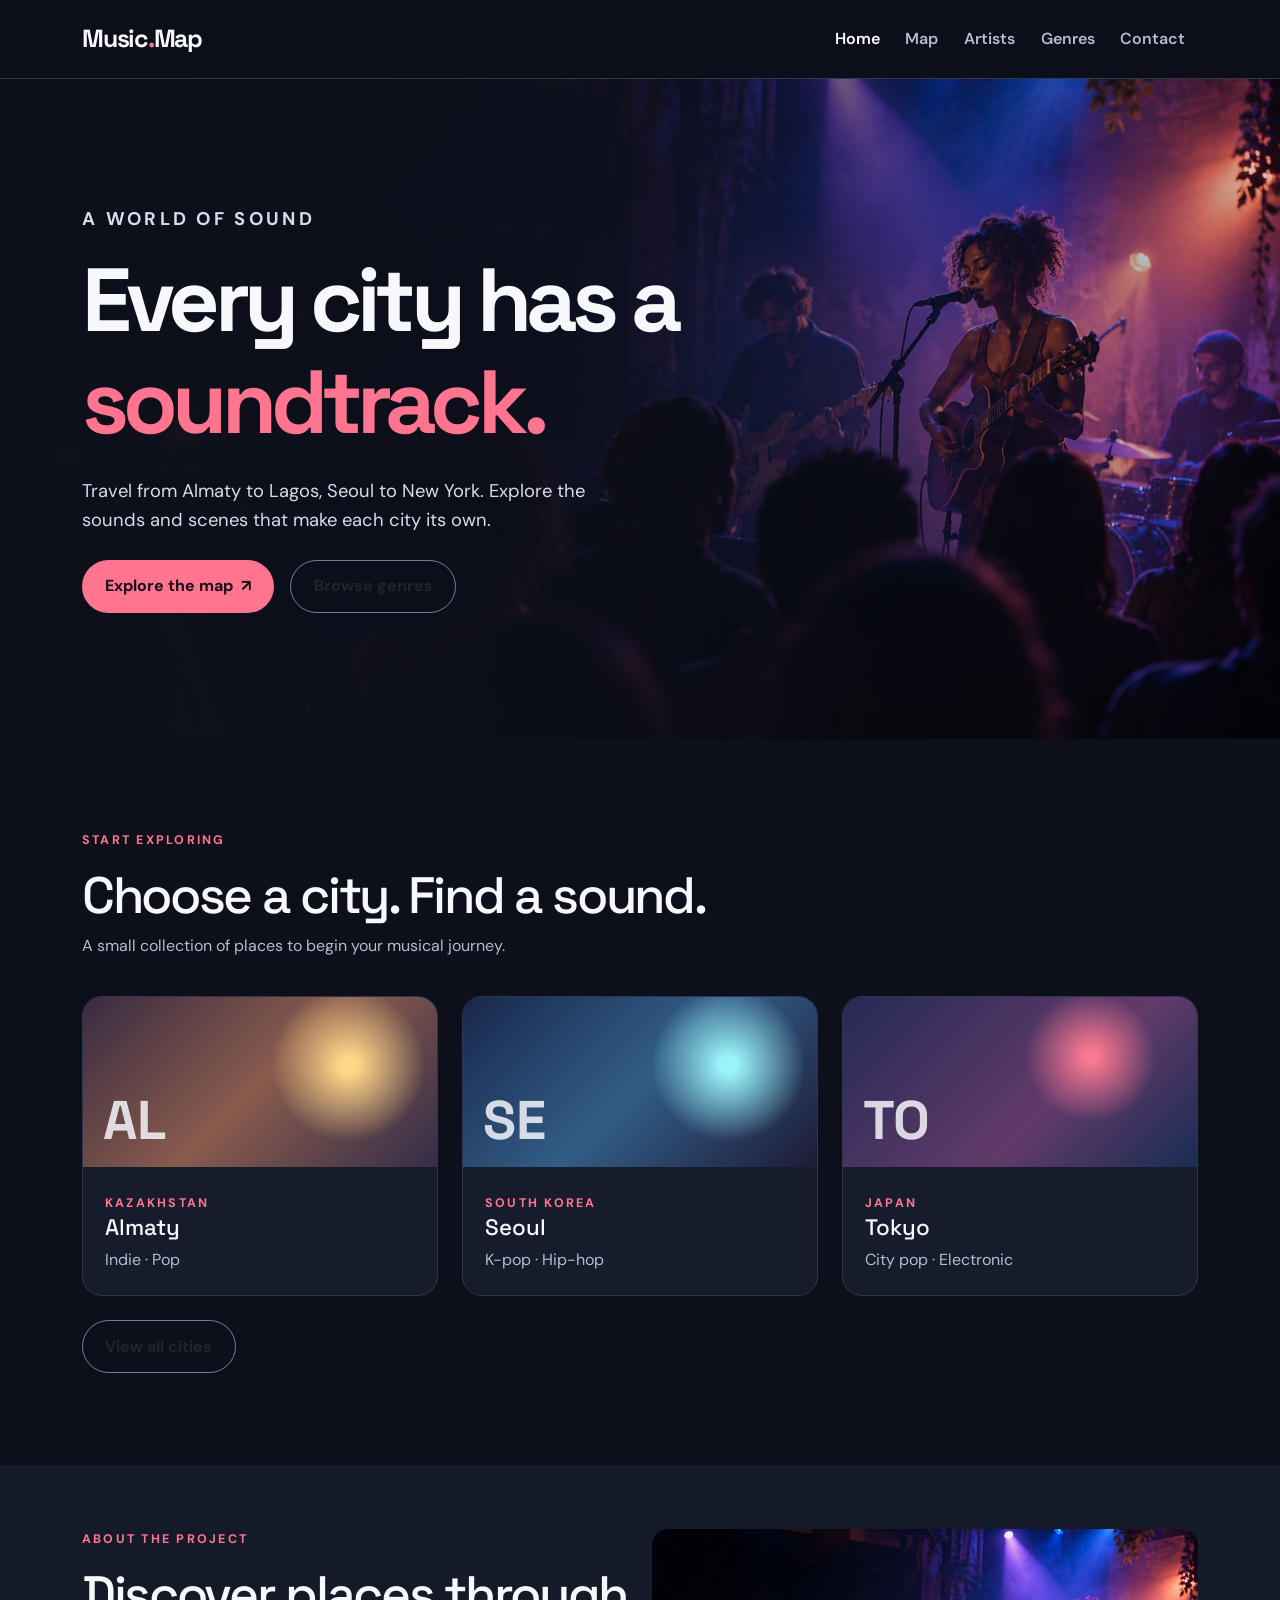
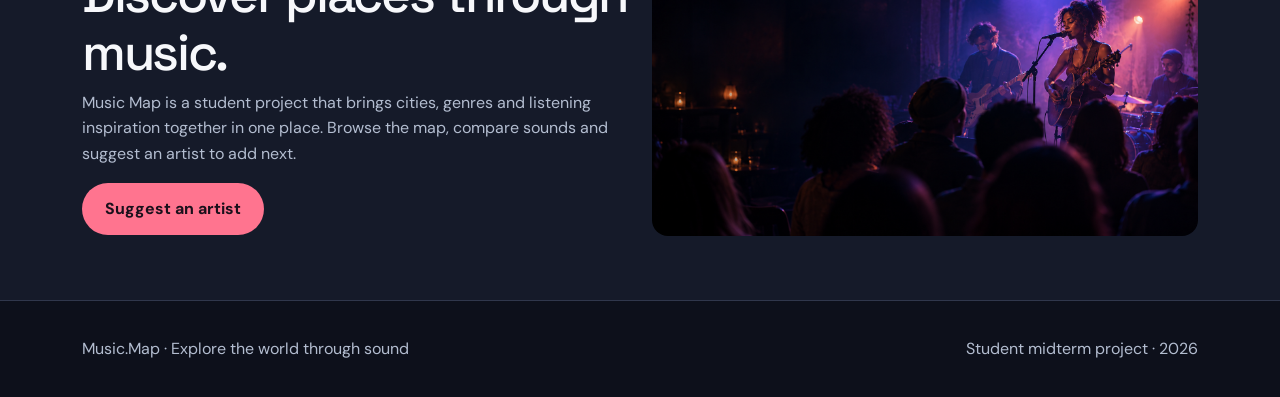
==== index.html @ 0a3b0112 "Start Music Map site" ====
<!doctype html>
<html lang="en">
<head>
  <meta charset="utf-8">
  <meta name="viewport" content="width=device-width, initial-scale=1">
  <meta name="description" content="Discover music from cities around the world.">
  <title>Home | Music Map</title>
  <link href="https://cdn.jsdelivr.net/npm/bootstrap@5.3.3/dist/css/bootstrap.min.css" rel="stylesheet">
  
  <link href="assets/style.css" rel="stylesheet">
</head>
<body>
  <a class="skip-link" href="#main">Skip to content</a>
  <header class="site-header">
    <nav class="navbar navbar-expand-lg" aria-label="Main navigation">
      <div class="container"><a class="brand" href="index.html">Music<span class="brand-dot">.</span>Map</a>
        <button class="navbar-toggler" type="button" data-bs-toggle="collapse" data-bs-target="#main-nav" aria-controls="main-nav" aria-expanded="false" aria-label="Toggle navigation"><span class="navbar-toggler-icon"></span></button>
        <div class="collapse navbar-collapse" id="main-nav"><ul class="navbar-nav ms-auto align-items-lg-center"><li class="nav-item"><a class="nav-link active" href="index.html" aria-current="page">Home</a></li><li class="nav-item"><a class="nav-link" href="map.html">Map</a></li><li class="nav-item"><a class="nav-link" href="artists.html">Artists</a></li><li class="nav-item"><a class="nav-link" href="genres.html">Genres</a></li><li class="nav-item"><a class="nav-link" href="contact.html">Contact</a></li></ul></div>
      </div>
    </nav>
  </header>
  <main id="main">
<section class="hero"><div class="container"><div class="row"><div class="col-lg-8"><p class="eyebrow mb-3">A world of sound</p><h1>Every city has a <span class="accent">soundtrack.</span></h1><p class="mt-4 mb-4">Travel from Almaty to Lagos, Seoul to New York. Explore the sounds and scenes that make each city its own.</p><div class="d-flex flex-wrap gap-3"><a class="btn button-primary" href="map.html">Explore the map <span aria-hidden="true">↗</span></a><a class="btn button-outline" href="genres.html">Browse genres</a></div></div></div></div></section>
<section class="section"><div class="container"><div class="section-heading"><p class="eyebrow">Start exploring</p><h2>Choose a city. Find a sound.</h2><p class="text-muted-custom">A small collection of places to begin your musical journey.</p></div><div id="featured-cities" class="row g-4"></div><div class="mt-4"><a class="btn button-outline" href="map.html">View all cities</a></div></div></section>
<section class="section-sm" style="background:#151a29"><div class="container"><div class="row g-4 align-items-center"><div class="col-lg-6"><p class="eyebrow">About the project</p><h2>Discover places through music.</h2><p class="text-muted-custom">Music Map is a student project that brings cities, genres and listening inspiration together in one place. Browse the map, compare sounds and suggest an artist to add next.</p><a href="contact.html" class="btn button-primary">Suggest an artist</a></div><div class="col-lg-6"><img class="img-fluid rounded-4" src="assets/live-music.png" alt="Audience enjoying a live performance under violet stage lights" loading="lazy"></div></div></div></section>
</main>
  <footer class="site-footer"><div class="container d-flex flex-column flex-md-row justify-content-between gap-3"><span>Music.Map · Explore the world through sound</span><span>Student midterm project · 2026</span></div></footer>
  <script src="https://cdn.jsdelivr.net/npm/bootstrap@5.3.3/dist/js/bootstrap.bundle.min.js"></script>
  <script src="assets/app.js"></script>
</body>
</html>
---- assets/style.css ----
@import url('https://fonts.googleapis.com/css2?family=DM+Sans:wght@400;500;600;700&family=Space+Grotesk:wght@400;500;600;700&display=swap');
:root{--bg:#0d101b;--panel:#171c2c;--line:#30374c;--text:#f7f8fb;--muted:#b3bdd0;--pink:#ff748f;--blue:#92a7ff}
*{box-sizing:border-box}html{scroll-behavior:smooth}body{margin:0;background:var(--bg);color:var(--text);font-family:'DM Sans',sans-serif;line-height:1.6}h1,h2,h3,h4,.brand{font-family:'Space Grotesk',sans-serif;line-height:1.13}h1{font-size:clamp(3rem,7vw,6.8rem);letter-spacing:-.065em;font-weight:700}h2{font-size:clamp(2rem,4vw,3.5rem);letter-spacing:-.045em}h3{font-size:1.4rem}a{color:inherit}a:hover{color:var(--pink)}.text-muted-custom{color:var(--muted)}.eyebrow{text-transform:uppercase;letter-spacing:.18em;color:var(--pink);font-size:.78rem;font-weight:700}.site-header{background:rgba(13,16,27,.95);border-bottom:1px solid var(--line);position:sticky;top:0;z-index:1000;backdrop-filter:blur(12px)}.navbar{min-height:78px}.brand{font-size:1.55rem;font-weight:700;letter-spacing:-.05em;text-decoration:none}.brand-dot{color:var(--pink)}.navbar-nav .nav-link{color:var(--muted);font-weight:600;padding:.5rem .8rem!important}.navbar-nav .nav-link:hover,.navbar-nav .nav-link.active{color:#fff}.navbar-toggler{border-color:var(--line);color:#fff}.navbar-toggler-icon{filter:invert(1)}.button-primary{display:inline-flex;align-items:center;justify-content:center;gap:.5rem;background:var(--pink);color:#1a101b;border:0;border-radius:100px;padding:.9rem 1.45rem;font-weight:700;text-decoration:none}.button-primary:hover{background:#ff9bad;color:#1a101b}.button-outline{display:inline-flex;align-items:center;justify-content:center;border:1px solid #71809f;border-radius:100px;padding:.85rem 1.4rem;text-decoration:none;font-weight:700}.button-outline:hover{border-color:var(--pink)}.hero{position:relative;min-height:660px;display:flex;align-items:center;overflow:hidden}.hero:before{content:'';position:absolute;inset:0;background:linear-gradient(90deg,#0d101b 3%,rgba(13,16,27,.9) 37%,rgba(13,16,27,.15) 100%),url('live-music.png') center/cover}.hero .container{position:relative;z-index:1}.hero p{max-width:560px;color:#d7dce9;font-size:1.15rem}.hero h1{max-width:740px}.accent{color:var(--pink)}.section{padding:92px 0}.section-sm{padding:64px 0}.section-heading{max-width:720px;margin-bottom:38px}.panel{background:var(--panel);border:1px solid var(--line);border-radius:20px;padding:28px;height:100%}.panel p:last-child{margin-bottom:0}.city-card{display:block;text-decoration:none;background:var(--panel);border:1px solid var(--line);border-radius:20px;overflow:hidden;height:100%;transition:transform .2s,border-color .2s}.city-card:hover{transform:translateY(-5px);border-color:var(--pink);color:#fff}.city-art{height:170px;background:radial-gradient(circle at 70% 35%,#fa7992 0 2%,transparent 24%),linear-gradient(135deg,#242a55,#623a6a 60%,#182c53);display:flex;align-items:end;padding:20px}.city-art span{font-size:3.4rem;line-height:1;font-family:'Space Grotesk';font-weight:700;opacity:.84}.city-card .card-copy{padding:22px}.city-card h3{margin-bottom:7px}.city-card p{color:var(--muted);margin:0}.city-card[data-color='blue'] .city-art{background:radial-gradient(circle at 75% 40%,#9af3fb 0 3%,transparent 27%),linear-gradient(135deg,#18274b,#325d86,#1d1b38)}.city-card[data-color='gold'] .city-art{background:radial-gradient(circle at 75% 40%,#ffd688 0 3%,transparent 27%),linear-gradient(135deg,#392b41,#895b4d,#342d48)}.city-card[data-color='green'] .city-art{background:radial-gradient(circle at 75% 40%,#8be6c7 0 3%,transparent 27%),linear-gradient(135deg,#1d3e46,#456f60,#252d4d)}.page-hero{padding:86px 0 44px}.page-hero h1{font-size:clamp(3rem,6vw,5rem)}.page-hero p{max-width:690px;color:var(--muted);font-size:1.1rem}.map-wrap{height:570px;border:1px solid var(--line);border-radius:22px;overflow:hidden;background:#20283e}.leaflet-container{background:#20283e}.leaflet-popup-content-wrapper,.leaflet-popup-tip{background:#171c2c;color:#fff}.leaflet-popup-content a{color:#ff9aad}.filter-bar{display:flex;gap:10px;flex-wrap:wrap;margin-bottom:24px}.filter-button{border:1px solid var(--line);color:var(--text);background:var(--panel);padding:8px 16px;border-radius:100px}.filter-button.active,.filter-button:hover{background:var(--pink);border-color:var(--pink);color:#17101a}.genre-pill{display:inline-block;border:1px solid #59627d;padding:5px 10px;border-radius:100px;color:#d7dff2;font-size:.82rem}.table{--bs-table-bg:transparent;--bs-table-color:#e8ecf5;--bs-table-border-color:var(--line)}.table thead th{color:var(--pink);font-weight:700}.table-responsive{border:1px solid var(--line);border-radius:18px;padding:8px 20px}.form-control,.form-select{background:#121726;border:1px solid #4e5870;color:#fff;padding:.85rem 1rem}.form-control:focus,.form-select:focus{background:#121726;color:#fff;border-color:var(--pink);box-shadow:0 0 0 .25rem rgba(255,116,143,.15)}.form-control::placeholder{color:#929db3}.form-label{font-weight:700}.form-text{color:var(--muted)}.site-footer{border-top:1px solid var(--line);padding:35px 0;color:var(--muted)}.site-footer a{color:#fff;text-decoration:none}.site-footer a:hover{color:var(--pink)}.number{font-family:'Space Grotesk';font-size:2.3rem;color:var(--pink);font-weight:700}.skip-link{position:absolute;left:-999px;top:8px;background:#fff;color:#000;padding:8px;z-index:2000}.skip-link:focus{left:8px}.leaflet-control-attribution{font-size:9px!important}@media(max-width:991px){.hero{min-height:590px}.hero:before{background:linear-gradient(90deg,rgba(13,16,27,.95),rgba(13,16,27,.45)),url('live-music.png') center/cover}.navbar-collapse{padding-bottom:16px}.section{padding:70px 0}}@media(max-width:575px){.hero{min-height:620px}.hero h1{font-size:3.5rem}.hero p{font-size:1rem}.section{padding:54px 0}.page-hero{padding:58px 0 30px}.panel{padding:22px}.map-wrap{height:300px}.table-responsive{padding:4px 10px}}
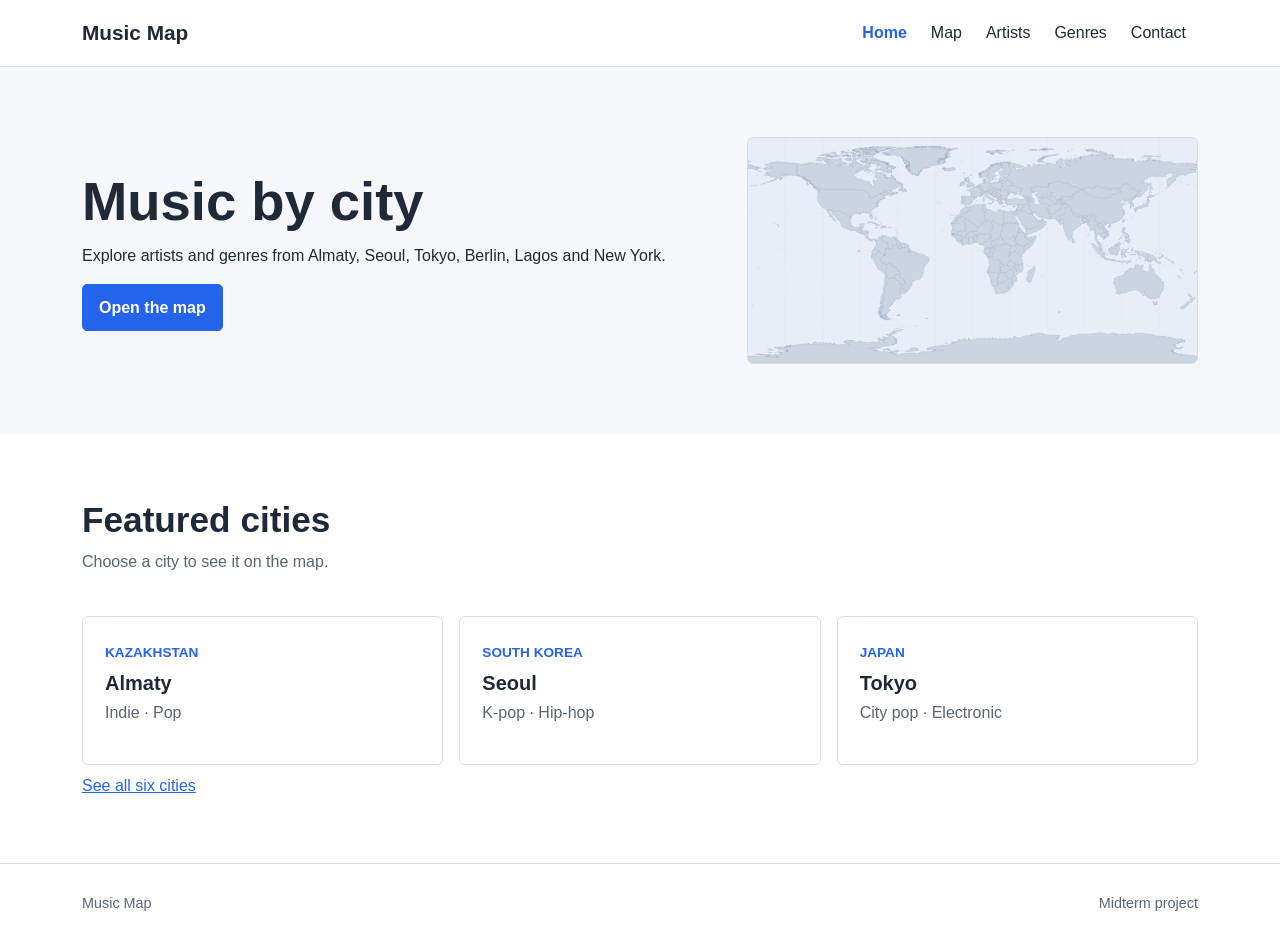
==== commit 881a0567: "Simplify site design" ====
--- a/index.html
+++ b/index.html
@@ -13,18 +13,17 @@
   <a class="skip-link" href="#main">Skip to content</a>
   <header class="site-header">
     <nav class="navbar navbar-expand-lg" aria-label="Main navigation">
-      <div class="container"><a class="brand" href="index.html">Music<span class="brand-dot">.</span>Map</a>
+      <div class="container"><a class="brand" href="index.html">Music<span class="brand-dot"> </span>Map</a>
         <button class="navbar-toggler" type="button" data-bs-toggle="collapse" data-bs-target="#main-nav" aria-controls="main-nav" aria-expanded="false" aria-label="Toggle navigation"><span class="navbar-toggler-icon"></span></button>
         <div class="collapse navbar-collapse" id="main-nav"><ul class="navbar-nav ms-auto align-items-lg-center"><li class="nav-item"><a class="nav-link active" href="index.html" aria-current="page">Home</a></li><li class="nav-item"><a class="nav-link" href="map.html">Map</a></li><li class="nav-item"><a class="nav-link" href="artists.html">Artists</a></li><li class="nav-item"><a class="nav-link" href="genres.html">Genres</a></li><li class="nav-item"><a class="nav-link" href="contact.html">Contact</a></li></ul></div>
       </div>
     </nav>
   </header>
   <main id="main">
-<section class="hero"><div class="container"><div class="row"><div class="col-lg-8"><p class="eyebrow mb-3">A world of sound</p><h1>Every city has a <span class="accent">soundtrack.</span></h1><p class="mt-4 mb-4">Travel from Almaty to Lagos, Seoul to New York. Explore the sounds and scenes that make each city its own.</p><div class="d-flex flex-wrap gap-3"><a class="btn button-primary" href="map.html">Explore the map <span aria-hidden="true">↗</span></a><a class="btn button-outline" href="genres.html">Browse genres</a></div></div></div></div></section>
-<section class="section"><div class="container"><div class="section-heading"><p class="eyebrow">Start exploring</p><h2>Choose a city. Find a sound.</h2><p class="text-muted-custom">A small collection of places to begin your musical journey.</p></div><div id="featured-cities" class="row g-4"></div><div class="mt-4"><a class="btn button-outline" href="map.html">View all cities</a></div></div></section>
-<section class="section-sm" style="background:#151a29"><div class="container"><div class="row g-4 align-items-center"><div class="col-lg-6"><p class="eyebrow">About the project</p><h2>Discover places through music.</h2><p class="text-muted-custom">Music Map is a student project that brings cities, genres and listening inspiration together in one place. Browse the map, compare sounds and suggest an artist to add next.</p><a href="contact.html" class="btn button-primary">Suggest an artist</a></div><div class="col-lg-6"><img class="img-fluid rounded-4" src="assets/live-music.png" alt="Audience enjoying a live performance under violet stage lights" loading="lazy"></div></div></div></section>
+<section class="hero"><div class="container"><div class="row align-items-center g-4"><div class="col-lg-7"><h1>Music by city</h1><p>Explore artists and genres from Almaty, Seoul, Tokyo, Berlin, Lagos and New York.</p><a class="btn button-primary" href="map.html">Open the map</a></div><div class="col-lg-5"><img class="hero-map" src="assets/world-map.svg" alt="Map of the world" width="720" height="360"></div></div></div></section>
+<section class="section"><div class="container"><div class="section-heading"><h2>Featured cities</h2><p class="text-muted-custom">Choose a city to see it on the map.</p></div><div id="featured-cities" class="row g-3"></div><p class="mt-4 mb-0"><a href="map.html">See all six cities</a></p></div></section>
 </main>
-  <footer class="site-footer"><div class="container d-flex flex-column flex-md-row justify-content-between gap-3"><span>Music.Map · Explore the world through sound</span><span>Student midterm project · 2026</span></div></footer>
+  <footer class="site-footer"><div class="container d-flex flex-column flex-md-row justify-content-between gap-3"><span>Music Map</span><span>Midterm project</span></div></footer>
   <script src="https://cdn.jsdelivr.net/npm/bootstrap@5.3.3/dist/js/bootstrap.bundle.min.js"></script>
   <script src="assets/app.js"></script>
 </body>
--- a/assets/style.css
+++ b/assets/style.css
@@ -1,3 +1,60 @@
-@import url('https://fonts.googleapis.com/css2?family=DM+Sans:wght@400;500;600;700&family=Space+Grotesk:wght@400;500;600;700&display=swap');
-:root{--bg:#0d101b;--panel:#171c2c;--line:#30374c;--text:#f7f8fb;--muted:#b3bdd0;--pink:#ff748f;--blue:#92a7ff}
-*{box-sizing:border-box}html{scroll-behavior:smooth}body{margin:0;background:var(--bg);color:var(--text);font-family:'DM Sans',sans-serif;line-height:1.6}h1,h2,h3,h4,.brand{font-family:'Space Grotesk',sans-serif;line-height:1.13}h1{font-size:clamp(3rem,7vw,6.8rem);letter-spacing:-.065em;font-weight:700}h2{font-size:clamp(2rem,4vw,3.5rem);letter-spacing:-.045em}h3{font-size:1.4rem}a{color:inherit}a:hover{color:var(--pink)}.text-muted-custom{color:var(--muted)}.eyebrow{text-transform:uppercase;letter-spacing:.18em;color:var(--pink);font-size:.78rem;font-weight:700}.site-header{background:rgba(13,16,27,.95);border-bottom:1px solid var(--line);position:sticky;top:0;z-index:1000;backdrop-filter:blur(12px)}.navbar{min-height:78px}.brand{font-size:1.55rem;font-weight:700;letter-spacing:-.05em;text-decoration:none}.brand-dot{color:var(--pink)}.navbar-nav .nav-link{color:var(--muted);font-weight:600;padding:.5rem .8rem!important}.navbar-nav .nav-link:hover,.navbar-nav .nav-link.active{color:#fff}.navbar-toggler{border-color:var(--line);color:#fff}.navbar-toggler-icon{filter:invert(1)}.button-primary{display:inline-flex;align-items:center;justify-content:center;gap:.5rem;background:var(--pink);color:#1a101b;border:0;border-radius:100px;padding:.9rem 1.45rem;font-weight:700;text-decoration:none}.button-primary:hover{background:#ff9bad;color:#1a101b}.button-outline{display:inline-flex;align-items:center;justify-content:center;border:1px solid #71809f;border-radius:100px;padding:.85rem 1.4rem;text-decoration:none;font-weight:700}.button-outline:hover{border-color:var(--pink)}.hero{position:relative;min-height:660px;display:flex;align-items:center;overflow:hidden}.hero:before{content:'';position:absolute;inset:0;background:linear-gradient(90deg,#0d101b 3%,rgba(13,16,27,.9) 37%,rgba(13,16,27,.15) 100%),url('live-music.png') center/cover}.hero .container{position:relative;z-index:1}.hero p{max-width:560px;color:#d7dce9;font-size:1.15rem}.hero h1{max-width:740px}.accent{color:var(--pink)}.section{padding:92px 0}.section-sm{padding:64px 0}.section-heading{max-width:720px;margin-bottom:38px}.panel{background:var(--panel);border:1px solid var(--line);border-radius:20px;padding:28px;height:100%}.panel p:last-child{margin-bottom:0}.city-card{display:block;text-decoration:none;background:var(--panel);border:1px solid var(--line);border-radius:20px;overflow:hidden;height:100%;transition:transform .2s,border-color .2s}.city-card:hover{transform:translateY(-5px);border-color:var(--pink);color:#fff}.city-art{height:170px;background:radial-gradient(circle at 70% 35%,#fa7992 0 2%,transparent 24%),linear-gradient(135deg,#242a55,#623a6a 60%,#182c53);display:flex;align-items:end;padding:20px}.city-art span{font-size:3.4rem;line-height:1;font-family:'Space Grotesk';font-weight:700;opacity:.84}.city-card .card-copy{padding:22px}.city-card h3{margin-bottom:7px}.city-card p{color:var(--muted);margin:0}.city-card[data-color='blue'] .city-art{background:radial-gradient(circle at 75% 40%,#9af3fb 0 3%,transparent 27%),linear-gradient(135deg,#18274b,#325d86,#1d1b38)}.city-card[data-color='gold'] .city-art{background:radial-gradient(circle at 75% 40%,#ffd688 0 3%,transparent 27%),linear-gradient(135deg,#392b41,#895b4d,#342d48)}.city-card[data-color='green'] .city-art{background:radial-gradient(circle at 75% 40%,#8be6c7 0 3%,transparent 27%),linear-gradient(135deg,#1d3e46,#456f60,#252d4d)}.page-hero{padding:86px 0 44px}.page-hero h1{font-size:clamp(3rem,6vw,5rem)}.page-hero p{max-width:690px;color:var(--muted);font-size:1.1rem}.map-wrap{height:570px;border:1px solid var(--line);border-radius:22px;overflow:hidden;background:#20283e}.leaflet-container{background:#20283e}.leaflet-popup-content-wrapper,.leaflet-popup-tip{background:#171c2c;color:#fff}.leaflet-popup-content a{color:#ff9aad}.filter-bar{display:flex;gap:10px;flex-wrap:wrap;margin-bottom:24px}.filter-button{border:1px solid var(--line);color:var(--text);background:var(--panel);padding:8px 16px;border-radius:100px}.filter-button.active,.filter-button:hover{background:var(--pink);border-color:var(--pink);color:#17101a}.genre-pill{display:inline-block;border:1px solid #59627d;padding:5px 10px;border-radius:100px;color:#d7dff2;font-size:.82rem}.table{--bs-table-bg:transparent;--bs-table-color:#e8ecf5;--bs-table-border-color:var(--line)}.table thead th{color:var(--pink);font-weight:700}.table-responsive{border:1px solid var(--line);border-radius:18px;padding:8px 20px}.form-control,.form-select{background:#121726;border:1px solid #4e5870;color:#fff;padding:.85rem 1rem}.form-control:focus,.form-select:focus{background:#121726;color:#fff;border-color:var(--pink);box-shadow:0 0 0 .25rem rgba(255,116,143,.15)}.form-control::placeholder{color:#929db3}.form-label{font-weight:700}.form-text{color:var(--muted)}.site-footer{border-top:1px solid var(--line);padding:35px 0;color:var(--muted)}.site-footer a{color:#fff;text-decoration:none}.site-footer a:hover{color:var(--pink)}.number{font-family:'Space Grotesk';font-size:2.3rem;color:var(--pink);font-weight:700}.skip-link{position:absolute;left:-999px;top:8px;background:#fff;color:#000;padding:8px;z-index:2000}.skip-link:focus{left:8px}.leaflet-control-attribution{font-size:9px!important}@media(max-width:991px){.hero{min-height:590px}.hero:before{background:linear-gradient(90deg,rgba(13,16,27,.95),rgba(13,16,27,.45)),url('live-music.png') center/cover}.navbar-collapse{padding-bottom:16px}.section{padding:70px 0}}@media(max-width:575px){.hero{min-height:620px}.hero h1{font-size:3.5rem}.hero p{font-size:1rem}.section{padding:54px 0}.page-hero{padding:58px 0 30px}.panel{padding:22px}.map-wrap{height:300px}.table-responsive{padding:4px 10px}}
+:root { --text:#1f2937; --muted:#5b6472; --blue:#2563eb; --line:#d8dee8; --light:#f5f7fb; }
+* { box-sizing:border-box; }
+body { margin:0; color:var(--text); background:#fff; font:16px/1.6 Arial, Helvetica, sans-serif; }
+h1,h2,h3 { line-height:1.2; font-weight:700; }
+h1 { font-size:clamp(2.2rem,5vw,3.4rem); }
+h2 { font-size:clamp(1.6rem,3vw,2.2rem); }
+h3 { font-size:1.25rem; }
+a { color:var(--blue); }
+a:hover { color:#174bb7; }
+.text-muted-custom { color:var(--muted); }
+.eyebrow { margin-bottom:.5rem; color:var(--blue); font-size:.85rem; font-weight:700; text-transform:uppercase; }
+.site-header { position:sticky; top:0; z-index:1000; background:#fff; border-bottom:1px solid var(--line); }
+.navbar { min-height:66px; }
+.brand { color:var(--text); font-size:1.3rem; font-weight:700; text-decoration:none; }
+.brand-dot { color:var(--blue); }
+.navbar-nav .nav-link { color:var(--text); padding:.5rem .75rem!important; }
+.navbar-nav .nav-link.active { color:var(--blue); font-weight:700; }
+.navbar-nav .nav-link:hover { color:var(--blue); }
+.navbar-toggler { border-color:var(--line); }
+.button-primary,.button-outline { display:inline-block; padding:.65rem 1rem; border-radius:5px; font-weight:600; text-decoration:none; }
+.button-primary { background:var(--blue); border:1px solid var(--blue); color:#fff; }
+.button-primary:hover { background:#174bb7; color:#fff; }
+.button-outline { background:#fff; border:1px solid var(--blue); color:var(--blue); }
+.button-outline:hover { background:#eff5ff; }
+.hero { padding:70px 0; background:var(--light); }
+.hero p { max-width:590px; }
+.hero-map { display:block; width:100%; border:1px solid var(--line); border-radius:6px; background:#e8eef7; height:auto; }
+.section { padding:65px 0; }
+.section-sm { padding:55px 0; }
+.section-heading { max-width:700px; margin-bottom:26px; }
+.page-hero { padding:55px 0 30px; }
+.page-hero p { max-width:700px; color:var(--muted); }
+.panel,.city-card { display:block; height:100%; padding:22px; border:1px solid var(--line); border-radius:6px; background:#fff; }
+.city-card { color:var(--text); text-decoration:none; }
+.city-card:hover { color:var(--text); border-color:var(--blue); }
+.city-card h3 { margin:.35rem 0; }
+.city-card p,.panel p { color:var(--muted); }
+.city-card p:last-child,.panel p:last-child { margin-bottom:0; }
+.city-art { display:none; }
+.map-wrap { height:500px; overflow:hidden; border:1px solid var(--line); border-radius:6px; background:#e8eef7; }
+.leaflet-container { background:#e8eef7; }
+.leaflet-control-attribution { font-size:9px!important; }
+.filter-bar { display:flex; flex-wrap:wrap; gap:8px; margin-bottom:24px; }
+.filter-button { padding:6px 13px; border:1px solid var(--line); border-radius:5px; background:#fff; color:var(--text); }
+.filter-button.active,.filter-button:hover { border-color:var(--blue); background:var(--blue); color:#fff; }
+.artist-column[hidden] { display:none!important; }
+.genre-pill { display:inline-block; padding:2px 8px; border:1px solid var(--line); border-radius:4px; font-size:.85rem; }
+.table { --bs-table-color:var(--text); --bs-table-border-color:var(--line); }
+.table-responsive { border:1px solid var(--line); border-radius:6px; padding:8px 15px; }
+.form-control { padding:.65rem .75rem; }
+.form-label { font-weight:600; }
+.site-footer { padding:28px 0; border-top:1px solid var(--line); color:var(--muted); font-size:.9rem; }
+.skip-link { position:absolute; left:-999px; top:8px; padding:8px; background:#fff; z-index:2000; }
+.skip-link:focus { left:8px; }
+@media (max-width:991px) { .hero { padding:55px 0; } .section { padding:55px 0; } }
+@media (max-width:575px) { .hero,.section,.section-sm { padding:40px 0; } .page-hero { padding:40px 0 25px; } .map-wrap { height:300px; } .panel,.city-card { padding:18px; } }
+
+#featured-cities,#city-list { display:grid; grid-template-columns:repeat(3,minmax(0,1fr)); gap:1rem; margin:0; }
+@media (max-width:991px) { #featured-cities,#city-list { grid-template-columns:repeat(2,minmax(0,1fr)); } }
+@media (max-width:575px) { #featured-cities,#city-list { grid-template-columns:1fr; } }
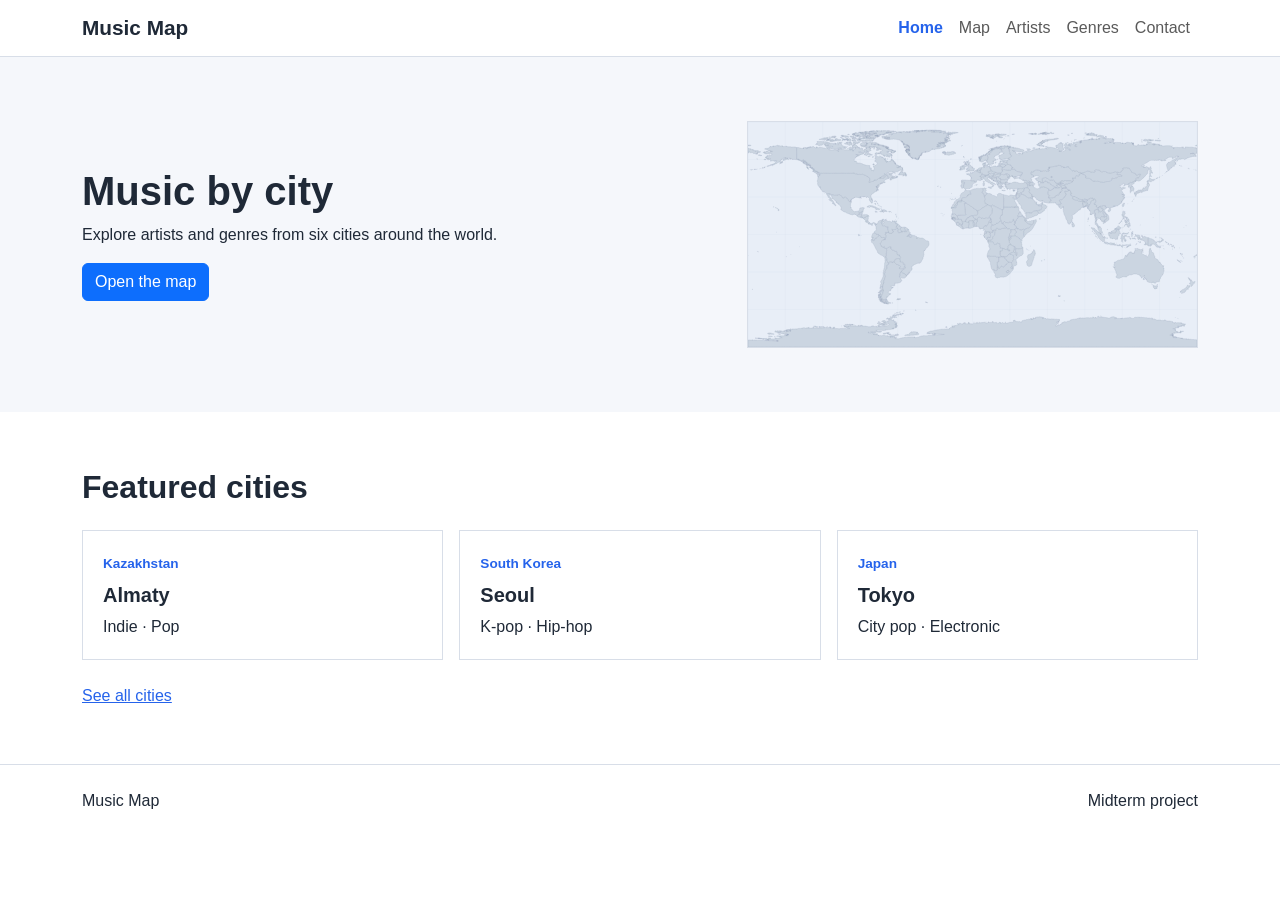
==== commit d99f6ba8: "bug fixes" ====
--- a/index.html
+++ b/index.html
@@ -1,30 +1,104 @@
 <!doctype html>
 <html lang="en">
-<head>
-  <meta charset="utf-8">
-  <meta name="viewport" content="width=device-width, initial-scale=1">
-  <meta name="description" content="Discover music from cities around the world.">
-  <title>Home | Music Map</title>
-  <link href="https://cdn.jsdelivr.net/npm/bootstrap@5.3.3/dist/css/bootstrap.min.css" rel="stylesheet">
-  
-  <link href="assets/style.css" rel="stylesheet">
-</head>
-<body>
-  <a class="skip-link" href="#main">Skip to content</a>
-  <header class="site-header">
-    <nav class="navbar navbar-expand-lg" aria-label="Main navigation">
-      <div class="container"><a class="brand" href="index.html">Music<span class="brand-dot"> </span>Map</a>
-        <button class="navbar-toggler" type="button" data-bs-toggle="collapse" data-bs-target="#main-nav" aria-controls="main-nav" aria-expanded="false" aria-label="Toggle navigation"><span class="navbar-toggler-icon"></span></button>
-        <div class="collapse navbar-collapse" id="main-nav"><ul class="navbar-nav ms-auto align-items-lg-center"><li class="nav-item"><a class="nav-link active" href="index.html" aria-current="page">Home</a></li><li class="nav-item"><a class="nav-link" href="map.html">Map</a></li><li class="nav-item"><a class="nav-link" href="artists.html">Artists</a></li><li class="nav-item"><a class="nav-link" href="genres.html">Genres</a></li><li class="nav-item"><a class="nav-link" href="contact.html">Contact</a></li></ul></div>
+  <head>
+    <meta charset="utf-8" />
+    <meta name="viewport" content="width=device-width, initial-scale=1" />
+    <meta name="description" content="Discover music from cities around the world." />
+    <title>Home | Music Map</title>
+    <link href="assets/vendor/bootstrap/bootstrap.min.css" rel="stylesheet" />
+
+    <link href="assets/style.css?v=4" rel="stylesheet" />
+  </head>
+  <body>
+    <a class="skip-link" href="#main">Skip to content</a>
+    <header class="site-header">
+      <nav class="navbar navbar-expand-lg" aria-label="Main navigation">
+        <div class="container">
+          <a class="brand" href="index.html">Music Map</a>
+          <button
+            class="navbar-toggler"
+            type="button"
+            data-bs-toggle="collapse"
+            data-bs-target="#main-nav"
+            aria-controls="main-nav"
+            aria-expanded="false"
+            aria-label="Toggle navigation"
+          >
+            <span class="navbar-toggler-icon"></span>
+          </button>
+          <div class="collapse navbar-collapse" id="main-nav">
+            <ul class="navbar-nav ms-auto align-items-lg-center">
+              <li class="nav-item">
+                <a class="nav-link active" href="index.html" aria-current="page">Home</a>
+              </li>
+              <li class="nav-item">
+                <a class="nav-link" href="map.html">Map</a>
+              </li>
+              <li class="nav-item">
+                <a class="nav-link" href="artists.html">Artists</a>
+              </li>
+              <li class="nav-item">
+                <a class="nav-link" href="genres.html">Genres</a>
+              </li>
+              <li class="nav-item">
+                <a class="nav-link" href="contact.html">Contact</a>
+              </li>
+            </ul>
+          </div>
+        </div>
+      </nav>
+    </header>
+    <main id="main">
+      <section class="hero">
+        <div class="container">
+          <div class="row align-items-center g-4">
+            <div class="col-lg-7">
+              <h1>Music by city</h1>
+              <p>Explore artists and genres from six cities around the world.</p>
+              <a class="btn btn-primary" href="map.html">Open the map</a>
+            </div>
+            <div class="col-lg-5">
+              <img
+                class="world-map"
+                src="assets/world-map.svg?v=4"
+                alt="Map of the world"
+                width="720"
+                height="360"
+              />
+            </div>
+          </div>
+        </div>
+      </section>
+      <section class="section">
+        <div class="container">
+          <h2>Featured cities</h2>
+          <ul class="city-grid">
+            <li class="city-card" id="almaty">
+              <span class="eyebrow">Kazakhstan</span>
+              <h3>Almaty</h3>
+              <p>Indie · Pop</p>
+            </li>
+            <li class="city-card" id="seoul">
+              <span class="eyebrow">South Korea</span>
+              <h3>Seoul</h3>
+              <p>K-pop · Hip-hop</p>
+            </li>
+            <li class="city-card" id="tokyo">
+              <span class="eyebrow">Japan</span>
+              <h3>Tokyo</h3>
+              <p>City pop · Electronic</p>
+            </li>
+          </ul>
+          <a href="map.html">See all cities</a>
+        </div>
+      </section>
+    </main>
+    <footer class="site-footer">
+      <div class="container text-center text-md-start">
+        <span>Music Map</span>
+        <span>Midterm project</span>
       </div>
-    </nav>
-  </header>
-  <main id="main">
-<section class="hero"><div class="container"><div class="row align-items-center g-4"><div class="col-lg-7"><h1>Music by city</h1><p>Explore artists and genres from Almaty, Seoul, Tokyo, Berlin, Lagos and New York.</p><a class="btn button-primary" href="map.html">Open the map</a></div><div class="col-lg-5"><img class="hero-map" src="assets/world-map.svg" alt="Map of the world" width="720" height="360"></div></div></div></section>
-<section class="section"><div class="container"><div class="section-heading"><h2>Featured cities</h2><p class="text-muted-custom">Choose a city to see it on the map.</p></div><div id="featured-cities" class="row g-3"></div><p class="mt-4 mb-0"><a href="map.html">See all six cities</a></p></div></section>
-</main>
-  <footer class="site-footer"><div class="container d-flex flex-column flex-md-row justify-content-between gap-3"><span>Music Map</span><span>Midterm project</span></div></footer>
-  <script src="https://cdn.jsdelivr.net/npm/bootstrap@5.3.3/dist/js/bootstrap.bundle.min.js"></script>
-  <script src="assets/app.js"></script>
-</body>
+    </footer>
+    <script src="assets/vendor/bootstrap/bootstrap.bundle.min.js"></script>
+  </body>
 </html>
--- a/assets/style.css
+++ b/assets/style.css
@@ -1,60 +1,171 @@
-:root { --text:#1f2937; --muted:#5b6472; --blue:#2563eb; --line:#d8dee8; --light:#f5f7fb; }
-* { box-sizing:border-box; }
-body { margin:0; color:var(--text); background:#fff; font:16px/1.6 Arial, Helvetica, sans-serif; }
-h1,h2,h3 { line-height:1.2; font-weight:700; }
-h1 { font-size:clamp(2.2rem,5vw,3.4rem); }
-h2 { font-size:clamp(1.6rem,3vw,2.2rem); }
-h3 { font-size:1.25rem; }
-a { color:var(--blue); }
-a:hover { color:#174bb7; }
-.text-muted-custom { color:var(--muted); }
-.eyebrow { margin-bottom:.5rem; color:var(--blue); font-size:.85rem; font-weight:700; text-transform:uppercase; }
-.site-header { position:sticky; top:0; z-index:1000; background:#fff; border-bottom:1px solid var(--line); }
-.navbar { min-height:66px; }
-.brand { color:var(--text); font-size:1.3rem; font-weight:700; text-decoration:none; }
-.brand-dot { color:var(--blue); }
-.navbar-nav .nav-link { color:var(--text); padding:.5rem .75rem!important; }
-.navbar-nav .nav-link.active { color:var(--blue); font-weight:700; }
-.navbar-nav .nav-link:hover { color:var(--blue); }
-.navbar-toggler { border-color:var(--line); }
-.button-primary,.button-outline { display:inline-block; padding:.65rem 1rem; border-radius:5px; font-weight:600; text-decoration:none; }
-.button-primary { background:var(--blue); border:1px solid var(--blue); color:#fff; }
-.button-primary:hover { background:#174bb7; color:#fff; }
-.button-outline { background:#fff; border:1px solid var(--blue); color:var(--blue); }
-.button-outline:hover { background:#eff5ff; }
-.hero { padding:70px 0; background:var(--light); }
-.hero p { max-width:590px; }
-.hero-map { display:block; width:100%; border:1px solid var(--line); border-radius:6px; background:#e8eef7; height:auto; }
-.section { padding:65px 0; }
-.section-sm { padding:55px 0; }
-.section-heading { max-width:700px; margin-bottom:26px; }
-.page-hero { padding:55px 0 30px; }
-.page-hero p { max-width:700px; color:var(--muted); }
-.panel,.city-card { display:block; height:100%; padding:22px; border:1px solid var(--line); border-radius:6px; background:#fff; }
-.city-card { color:var(--text); text-decoration:none; }
-.city-card:hover { color:var(--text); border-color:var(--blue); }
-.city-card h3 { margin:.35rem 0; }
-.city-card p,.panel p { color:var(--muted); }
-.city-card p:last-child,.panel p:last-child { margin-bottom:0; }
-.city-art { display:none; }
-.map-wrap { height:500px; overflow:hidden; border:1px solid var(--line); border-radius:6px; background:#e8eef7; }
-.leaflet-container { background:#e8eef7; }
-.leaflet-control-attribution { font-size:9px!important; }
-.filter-bar { display:flex; flex-wrap:wrap; gap:8px; margin-bottom:24px; }
-.filter-button { padding:6px 13px; border:1px solid var(--line); border-radius:5px; background:#fff; color:var(--text); }
-.filter-button.active,.filter-button:hover { border-color:var(--blue); background:var(--blue); color:#fff; }
-.artist-column[hidden] { display:none!important; }
-.genre-pill { display:inline-block; padding:2px 8px; border:1px solid var(--line); border-radius:4px; font-size:.85rem; }
-.table { --bs-table-color:var(--text); --bs-table-border-color:var(--line); }
-.table-responsive { border:1px solid var(--line); border-radius:6px; padding:8px 15px; }
-.form-control { padding:.65rem .75rem; }
-.form-label { font-weight:600; }
-.site-footer { padding:28px 0; border-top:1px solid var(--line); color:var(--muted); font-size:.9rem; }
-.skip-link { position:absolute; left:-999px; top:8px; padding:8px; background:#fff; z-index:2000; }
-.skip-link:focus { left:8px; }
-@media (max-width:991px) { .hero { padding:55px 0; } .section { padding:55px 0; } }
-@media (max-width:575px) { .hero,.section,.section-sm { padding:40px 0; } .page-hero { padding:40px 0 25px; } .map-wrap { height:300px; } .panel,.city-card { padding:18px; } }
+:root {
+  --blue: #2563eb;
+  --text: #1f2937;
+  --border: #d8dee8;
+}
 
-#featured-cities,#city-list { display:grid; grid-template-columns:repeat(3,minmax(0,1fr)); gap:1rem; margin:0; }
-@media (max-width:991px) { #featured-cities,#city-list { grid-template-columns:repeat(2,minmax(0,1fr)); } }
-@media (max-width:575px) { #featured-cities,#city-list { grid-template-columns:1fr; } }
+body {
+  font-family: Arial, sans-serif;
+  color: var(--text);
+}
+
+h1,
+h2,
+h3 {
+  font-weight: 700;
+}
+
+a {
+  color: var(--blue);
+}
+
+.site-header {
+  border-bottom: 1px solid var(--border);
+}
+
+.site-footer {
+  border-top: 1px solid var(--border);
+  padding: 24px 0;
+}
+
+.site-footer .container {
+  display: flex;
+  justify-content: space-between;
+  gap: 16px;
+}
+
+.brand {
+  color: var(--text);
+  font-size: 1.3rem;
+  font-weight: 700;
+  text-decoration: none;
+}
+
+.nav-link.active {
+  color: var(--blue) !important;
+  font-weight: 700;
+}
+
+.hero {
+  padding: 64px 0;
+  background: #f5f7fb;
+}
+
+.section,
+.section-sm {
+  padding: 56px 0;
+}
+
+.page-hero {
+  padding: 48px 0;
+}
+
+.world-map {
+  display: block;
+  width: 100%;
+  height: auto;
+  border: 1px solid var(--border);
+}
+
+.city-grid {
+  display: grid;
+  grid-template-columns: repeat(3, minmax(0, 1fr));
+  gap: 16px;
+  list-style: none;
+  padding: 0;
+  margin: 24px 0;
+}
+
+.city-card,
+.panel {
+  padding: 20px;
+  border: 1px solid var(--border);
+}
+
+.city-card h3 {
+  font-size: 1.25rem;
+  margin: 8px 0;
+}
+
+.city-card p {
+  margin: 0;
+}
+
+.eyebrow {
+  color: var(--blue);
+  font-size: 0.85rem;
+  font-weight: 700;
+}
+
+.map-picture {
+  position: relative;
+  max-width: 1000px;
+}
+
+.map-pin {
+  position: absolute;
+  transform: translate(-50%, -50%);
+  width: 20px;
+  height: 20px;
+  border: 2px solid white;
+  border-radius: 50%;
+  background: var(--blue);
+}
+
+.map-pin:hover,
+.map-pin:focus {
+  background: #174bb7;
+  outline: 2px solid var(--blue);
+}
+
+.genre-pill {
+  font-size: 0.85rem;
+}
+
+.text-muted-custom {
+  color: #5b6472;
+}
+
+@media (max-width: 991px) {
+  .city-grid {
+    grid-template-columns: repeat(2, 1fr);
+  }
+}
+
+@media (max-width: 575px) {
+  .hero,
+  .section,
+  .section-sm {
+    padding: 40px 0;
+  }
+
+  .city-grid {
+    grid-template-columns: 1fr;
+  }
+
+  .map-pin {
+    width: 18px;
+    height: 18px;
+  }
+
+  .site-footer .container {
+    flex-direction: column;
+    text-align: center;
+  }
+}
+
+.skip-link {
+  position: absolute;
+  left: -999px;
+}
+
+.skip-link:focus {
+  left: 8px;
+  top: 8px;
+  background: white;
+  z-index: 10;
+}
+
+#form-status {
+  color: var(--blue);
+}
